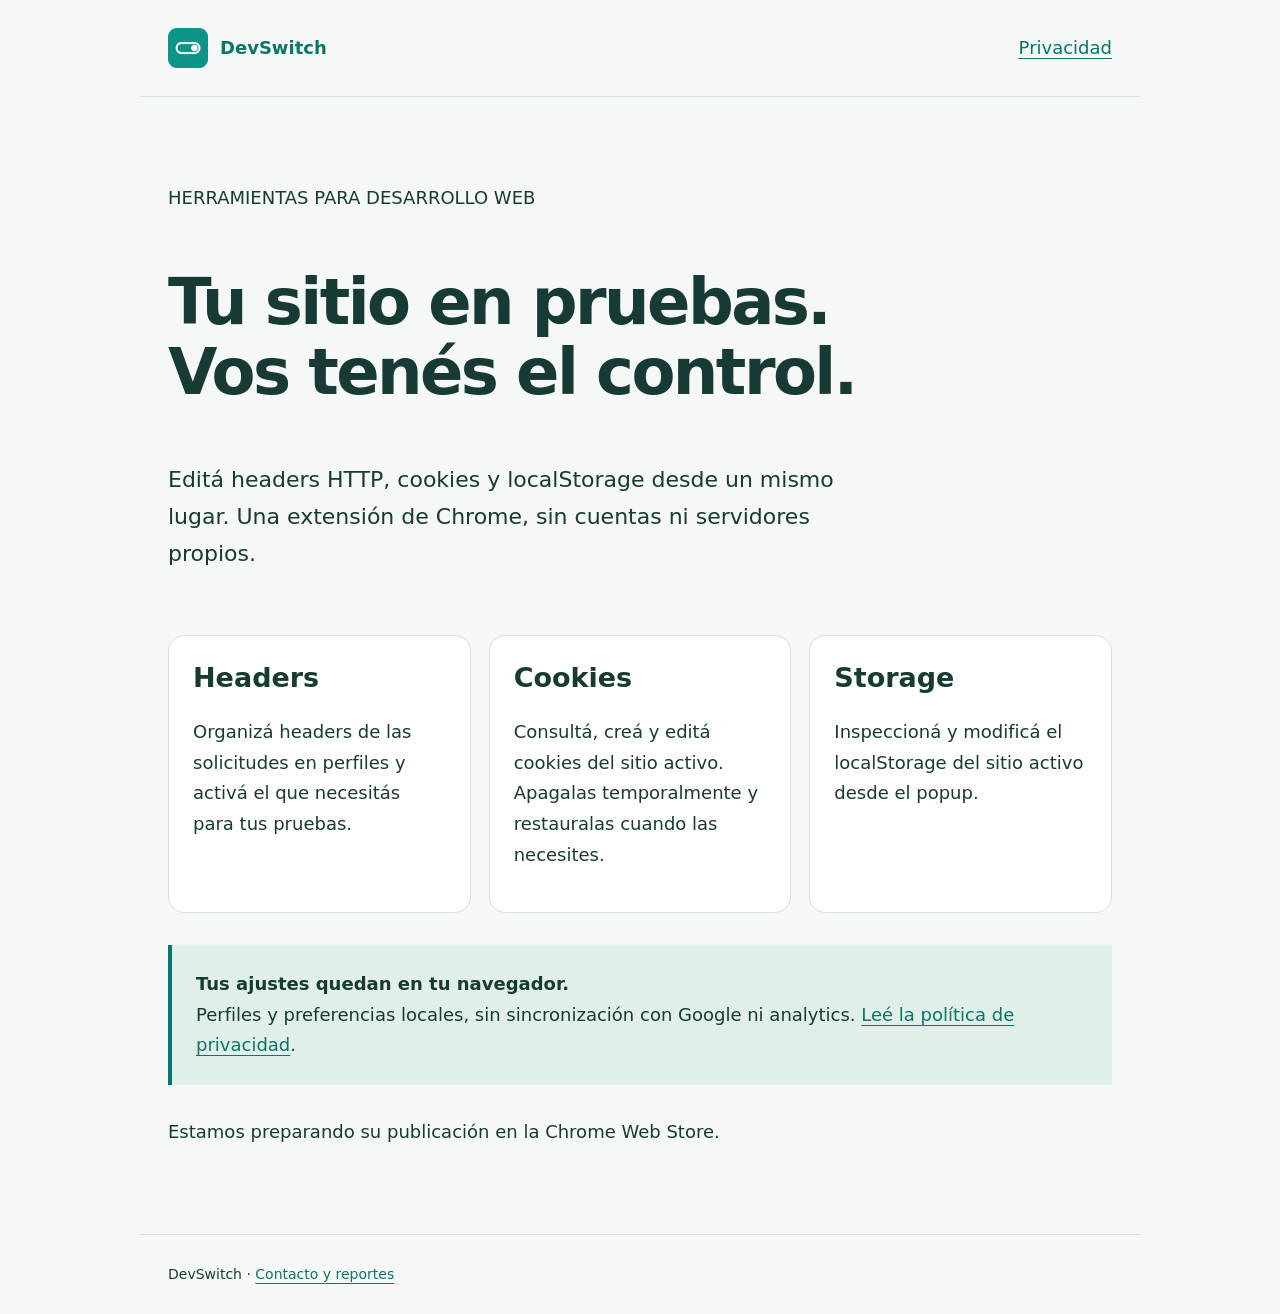
==== index.html @ 2a120cfd "Publica presentación y privacidad de DevSwitch" ====
<!doctype html><html lang="es"><head><meta charset="utf-8"><meta name="viewport" content="width=device-width, initial-scale=1"><title>Herramientas para tu navegador — DevSwitch</title><meta name="description" content="Headers HTTP, cookies y localStorage en una extensión de Chrome. Funciones y privacidad de DevSwitch."><link rel="icon" href="./icon.png"><link rel="stylesheet" href="./style.css"></head><body><header><a class="brand" href="./"><img src="./icon.png" alt="">DevSwitch</a><a href="./privacy/">Privacidad</a></header><main class="home"><section class="hero"><p>HERRAMIENTAS PARA DESARROLLO WEB</p><h1>Tu sitio en pruebas.<br>Vos tenés el control.</h1><p class="intro">Editá headers HTTP, cookies y localStorage desde un mismo lugar. Una extensión de Chrome, sin cuentas ni servidores propios.</p></section><section class="cards" aria-label="Funciones"><article class="card"><h2>Headers</h2><p>Organizá headers de las solicitudes en perfiles y activá el que necesitás para tus pruebas.</p></article><article class="card"><h2>Cookies</h2><p>Consultá, creá y editá cookies del sitio activo. Apagalas temporalmente y restauralas cuando las necesites.</p></article><article class="card"><h2>Storage</h2><p>Inspeccioná y modificá el localStorage del sitio activo desde el popup.</p></article></section><aside class="note"><strong>Tus ajustes quedan en tu navegador.</strong><br>Perfiles y preferencias locales, sin sincronización con Google ni analytics. <a href="./privacy/">Leé la política de privacidad</a>.</aside><p>Estamos preparando su publicación en la Chrome Web Store.</p></main><footer>DevSwitch · <a href="https://github.com/jorgebarcos/devswitch-site/issues">Contacto y reportes</a></footer></body></html>
---- style.css ----
*{box-sizing:border-box}body{margin:0;background:#f5f8f6;color:#173b34;font:18px/1.7 system-ui,sans-serif}header,main,footer{max-width:1000px;margin:auto;padding:28px}header{border-bottom:1px solid #d4e2db;display:flex;justify-content:space-between;align-items:center}a{color:#087669;text-underline-offset:4px}.brand{display:flex;align-items:center;gap:12px;text-decoration:none;font-weight:750}.brand img{width:40px;height:40px}h1{font-size:clamp(36px,6vw,64px);line-height:1.1;letter-spacing:-.04em}h2{line-height:1.3}.hero{padding:40px 0}.intro{max-width:690px;font-size:22px}.cards{display:grid;grid-template-columns:repeat(3,1fr);gap:18px}.card{background:white;padding:24px;border:1px solid #d4e2db;border-radius:16px}.card h2{margin-top:0}.note{background:#e0f0e9;border-left:4px solid #087669;padding:24px;margin:32px 0}.policy{max-width:800px}.policy h1{font-size:42px}.policy h2{margin-top:36px}footer{border-top:1px solid #d4e2db;font-size:14px;margin-top:40px}table{width:100%;border-collapse:collapse;font-size:14px}td,th{padding:10px;border-bottom:1px solid #d4e2db;text-align:left;overflow-wrap:anywhere}code{font-size:.85em;overflow-wrap:anywhere}a:focus-visible{outline:3px solid #087669;outline-offset:4px}@media(max-width:650px){.cards{grid-template-columns:1fr}header,main,footer{padding:20px}}
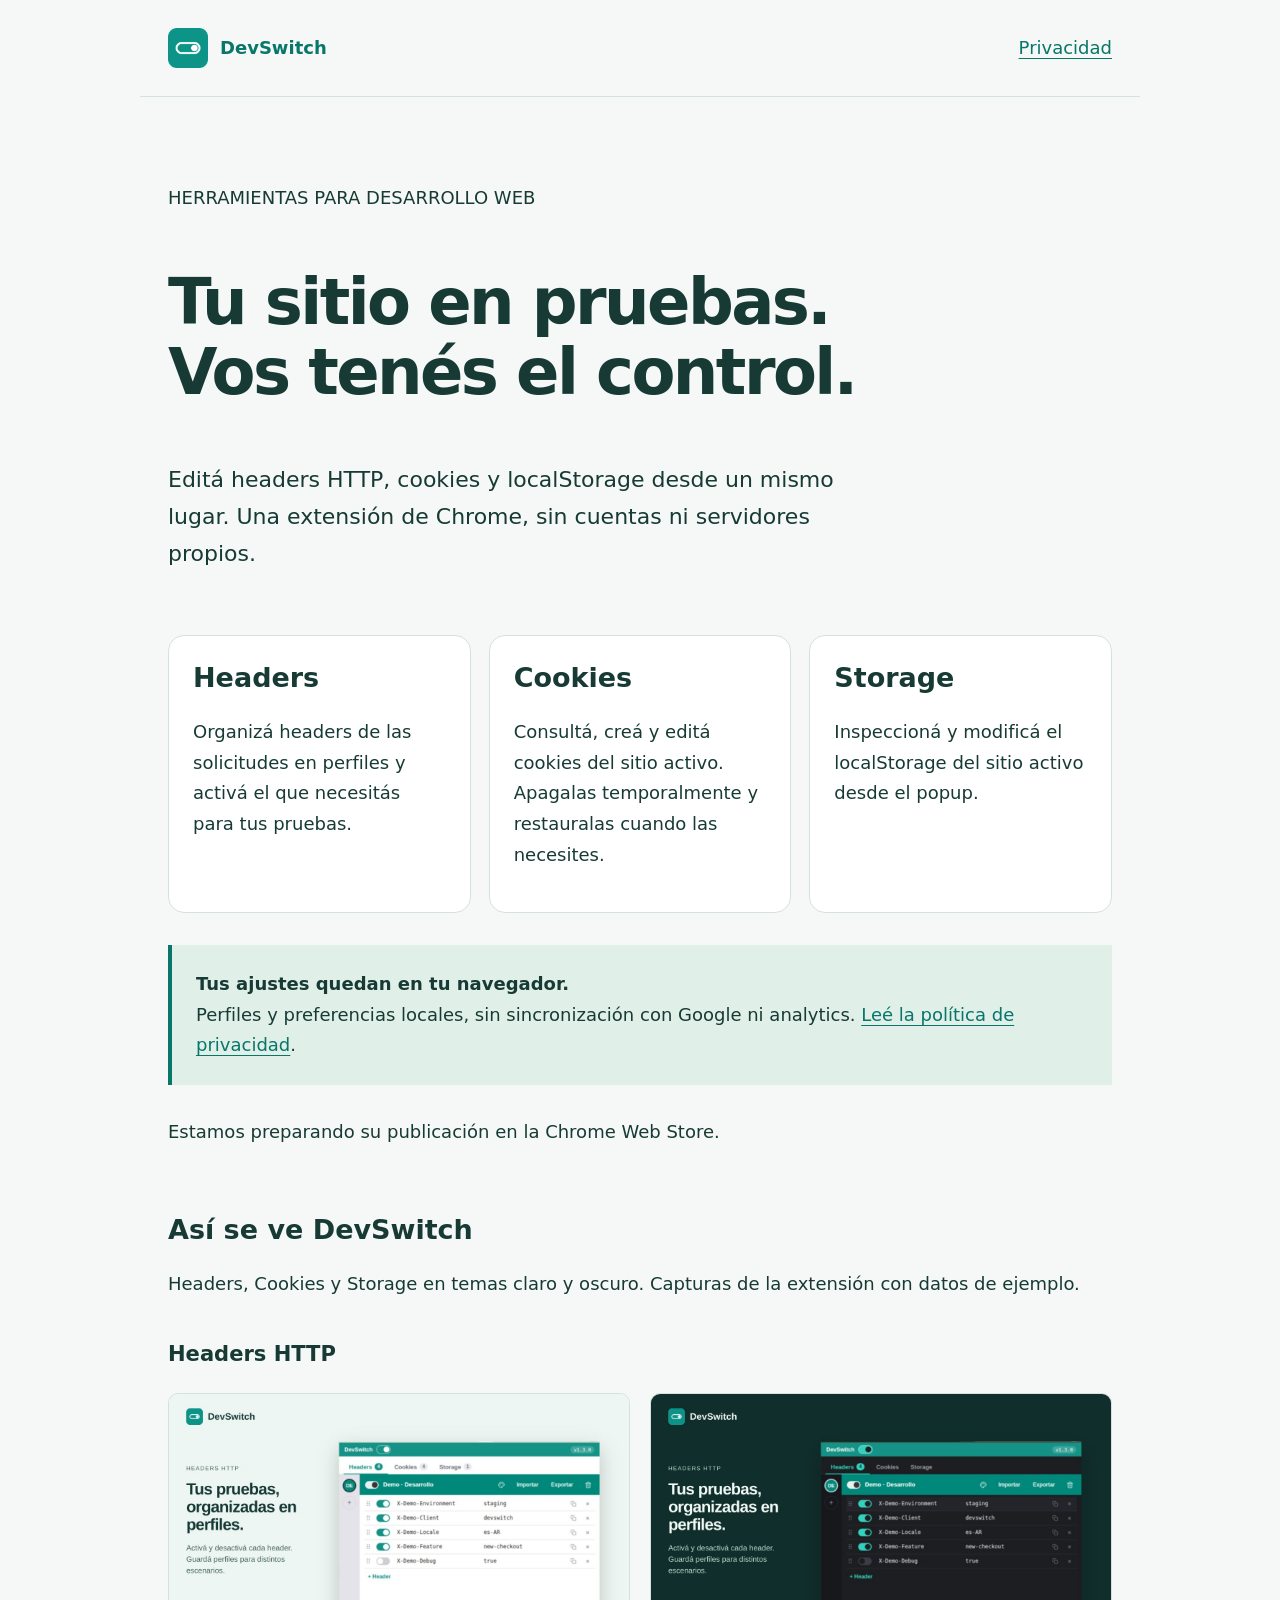
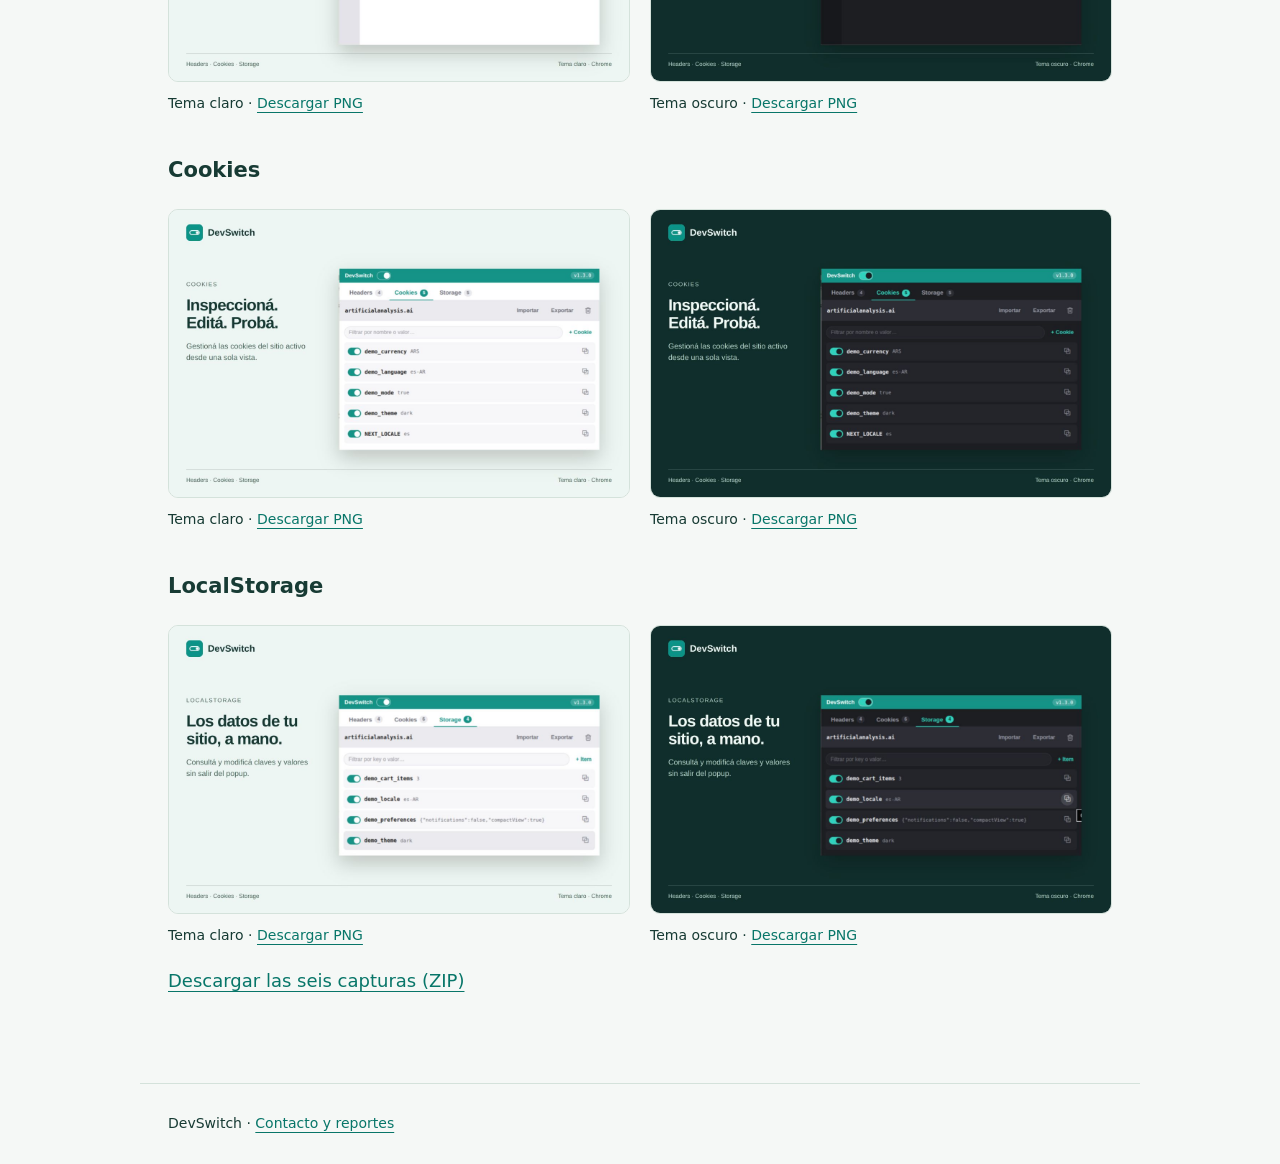
==== commit 474cc5eb: "Agrega galería y seis capturas para Chrome Web Store" ====
--- a/index.html
+++ b/index.html
@@ -1 +1 @@
-<!doctype html><html lang="es"><head><meta charset="utf-8"><meta name="viewport" content="width=device-width, initial-scale=1"><title>Herramientas para tu navegador — DevSwitch</title><meta name="description" content="Headers HTTP, cookies y localStorage en una extensión de Chrome. Funciones y privacidad de DevSwitch."><link rel="icon" href="./icon.png"><link rel="stylesheet" href="./style.css"></head><body><header><a class="brand" href="./"><img src="./icon.png" alt="">DevSwitch</a><a href="./privacy/">Privacidad</a></header><main class="home"><section class="hero"><p>HERRAMIENTAS PARA DESARROLLO WEB</p><h1>Tu sitio en pruebas.<br>Vos tenés el control.</h1><p class="intro">Editá headers HTTP, cookies y localStorage desde un mismo lugar. Una extensión de Chrome, sin cuentas ni servidores propios.</p></section><section class="cards" aria-label="Funciones"><article class="card"><h2>Headers</h2><p>Organizá headers de las solicitudes en perfiles y activá el que necesitás para tus pruebas.</p></article><article class="card"><h2>Cookies</h2><p>Consultá, creá y editá cookies del sitio activo. Apagalas temporalmente y restauralas cuando las necesites.</p></article><article class="card"><h2>Storage</h2><p>Inspeccioná y modificá el localStorage del sitio activo desde el popup.</p></article></section><aside class="note"><strong>Tus ajustes quedan en tu navegador.</strong><br>Perfiles y preferencias locales, sin sincronización con Google ni analytics. <a href="./privacy/">Leé la política de privacidad</a>.</aside><p>Estamos preparando su publicación en la Chrome Web Store.</p></main><footer>DevSwitch · <a href="https://github.com/jorgebarcos/devswitch-site/issues">Contacto y reportes</a></footer></body></html>+<!doctype html><html lang="es"><head><meta charset="utf-8"><meta name="viewport" content="width=device-width, initial-scale=1"><title>Herramientas para tu navegador — DevSwitch</title><meta name="description" content="Headers HTTP, cookies y localStorage en una extensión de Chrome. Funciones y privacidad de DevSwitch."><link rel="icon" href="./icon.png"><link rel="stylesheet" href="./style.css"></head><body><header><a class="brand" href="./"><img src="./icon.png" alt="">DevSwitch</a><a href="./privacy/">Privacidad</a></header><main class="home"><section class="hero"><p>HERRAMIENTAS PARA DESARROLLO WEB</p><h1>Tu sitio en pruebas.<br>Vos tenés el control.</h1><p class="intro">Editá headers HTTP, cookies y localStorage desde un mismo lugar. Una extensión de Chrome, sin cuentas ni servidores propios.</p></section><section class="cards" aria-label="Funciones"><article class="card"><h2>Headers</h2><p>Organizá headers de las solicitudes en perfiles y activá el que necesitás para tus pruebas.</p></article><article class="card"><h2>Cookies</h2><p>Consultá, creá y editá cookies del sitio activo. Apagalas temporalmente y restauralas cuando las necesites.</p></article><article class="card"><h2>Storage</h2><p>Inspeccioná y modificá el localStorage del sitio activo desde el popup.</p></article></section><aside class="note"><strong>Tus ajustes quedan en tu navegador.</strong><br>Perfiles y preferencias locales, sin sincronización con Google ni analytics. <a href="./privacy/">Leé la política de privacidad</a>.</aside><p>Estamos preparando su publicación en la Chrome Web Store.</p><section id="capturas" class="gallery"><h2>Así se ve DevSwitch</h2><p>Headers, Cookies y Storage en temas claro y oscuro. Capturas de la extensión con datos de ejemplo.</p><h3>Headers HTTP</h3><div class="gallery-pair"><figure><a href="./screenshots/store/headers-light.png" target="_blank" rel="noopener"><img src="./screenshots/store/headers-light.png" width="1280" height="800" loading="lazy" alt="DevSwitch: Headers HTTP, tema claro"></a><figcaption>Tema claro · <a href="./screenshots/store/headers-light.png" download>Descargar PNG</a></figcaption></figure><figure><a href="./screenshots/store/headers-dark.png" target="_blank" rel="noopener"><img src="./screenshots/store/headers-dark.png" width="1280" height="800" loading="lazy" alt="DevSwitch: Headers HTTP, tema oscuro"></a><figcaption>Tema oscuro · <a href="./screenshots/store/headers-dark.png" download>Descargar PNG</a></figcaption></figure></div><h3>Cookies</h3><div class="gallery-pair"><figure><a href="./screenshots/store/cookies-light.png" target="_blank" rel="noopener"><img src="./screenshots/store/cookies-light.png" width="1280" height="800" loading="lazy" alt="DevSwitch: Cookies, tema claro"></a><figcaption>Tema claro · <a href="./screenshots/store/cookies-light.png" download>Descargar PNG</a></figcaption></figure><figure><a href="./screenshots/store/cookies-dark.png" target="_blank" rel="noopener"><img src="./screenshots/store/cookies-dark.png" width="1280" height="800" loading="lazy" alt="DevSwitch: Cookies, tema oscuro"></a><figcaption>Tema oscuro · <a href="./screenshots/store/cookies-dark.png" download>Descargar PNG</a></figcaption></figure></div><h3>LocalStorage</h3><div class="gallery-pair"><figure><a href="./screenshots/store/storage-light.png" target="_blank" rel="noopener"><img src="./screenshots/store/storage-light.png" width="1280" height="800" loading="lazy" alt="DevSwitch: LocalStorage, tema claro"></a><figcaption>Tema claro · <a href="./screenshots/store/storage-light.png" download>Descargar PNG</a></figcaption></figure><figure><a href="./screenshots/store/storage-dark.png" target="_blank" rel="noopener"><img src="./screenshots/store/storage-dark.png" width="1280" height="800" loading="lazy" alt="DevSwitch: LocalStorage, tema oscuro"></a><figcaption>Tema oscuro · <a href="./screenshots/store/storage-dark.png" download>Descargar PNG</a></figcaption></figure></div><p><a href="./screenshots/devswitch-capturas-1280x800.zip" download>Descargar las seis capturas (ZIP)</a></p></section></main><footer>DevSwitch · <a href="https://github.com/jorgebarcos/devswitch-site/issues">Contacto y reportes</a></footer></body></html>
--- a/style.css
+++ b/style.css
@@ -1 +1,2 @@
-*{box-sizing:border-box}body{margin:0;background:#f5f8f6;color:#173b34;font:18px/1.7 system-ui,sans-serif}header,main,footer{max-width:1000px;margin:auto;padding:28px}header{border-bottom:1px solid #d4e2db;display:flex;justify-content:space-between;align-items:center}a{color:#087669;text-underline-offset:4px}.brand{display:flex;align-items:center;gap:12px;text-decoration:none;font-weight:750}.brand img{width:40px;height:40px}h1{font-size:clamp(36px,6vw,64px);line-height:1.1;letter-spacing:-.04em}h2{line-height:1.3}.hero{padding:40px 0}.intro{max-width:690px;font-size:22px}.cards{display:grid;grid-template-columns:repeat(3,1fr);gap:18px}.card{background:white;padding:24px;border:1px solid #d4e2db;border-radius:16px}.card h2{margin-top:0}.note{background:#e0f0e9;border-left:4px solid #087669;padding:24px;margin:32px 0}.policy{max-width:800px}.policy h1{font-size:42px}.policy h2{margin-top:36px}footer{border-top:1px solid #d4e2db;font-size:14px;margin-top:40px}table{width:100%;border-collapse:collapse;font-size:14px}td,th{padding:10px;border-bottom:1px solid #d4e2db;text-align:left;overflow-wrap:anywhere}code{font-size:.85em;overflow-wrap:anywhere}a:focus-visible{outline:3px solid #087669;outline-offset:4px}@media(max-width:650px){.cards{grid-template-columns:1fr}header,main,footer{padding:20px}}+*{box-sizing:border-box}body{margin:0;background:#f5f8f6;color:#173b34;font:18px/1.7 system-ui,sans-serif}header,main,footer{max-width:1000px;margin:auto;padding:28px}header{border-bottom:1px solid #d4e2db;display:flex;justify-content:space-between;align-items:center}a{color:#087669;text-underline-offset:4px}.brand{display:flex;align-items:center;gap:12px;text-decoration:none;font-weight:750}.brand img{width:40px;height:40px}h1{font-size:clamp(36px,6vw,64px);line-height:1.1;letter-spacing:-.04em}h2{line-height:1.3}.hero{padding:40px 0}.intro{max-width:690px;font-size:22px}.cards{display:grid;grid-template-columns:repeat(3,1fr);gap:18px}.card{background:white;padding:24px;border:1px solid #d4e2db;border-radius:16px}.card h2{margin-top:0}.note{background:#e0f0e9;border-left:4px solid #087669;padding:24px;margin:32px 0}.policy{max-width:800px}.policy h1{font-size:42px}.policy h2{margin-top:36px}footer{border-top:1px solid #d4e2db;font-size:14px;margin-top:40px}table{width:100%;border-collapse:collapse;font-size:14px}td,th{padding:10px;border-bottom:1px solid #d4e2db;text-align:left;overflow-wrap:anywhere}code{font-size:.85em;overflow-wrap:anywhere}a:focus-visible{outline:3px solid #087669;outline-offset:4px}@media(max-width:650px){.cards{grid-template-columns:1fr}header,main,footer{padding:20px}}
+.gallery{margin-top:64px}.gallery h3{margin-top:36px}.gallery-pair{display:grid;grid-template-columns:1fr 1fr;gap:20px}.gallery figure{margin:0}.gallery img{display:block;width:100%;height:auto;border-radius:10px;border:1px solid #d4e2db}.gallery figcaption{font-size:14px;margin-top:10px}@media(max-width:700px){.gallery-pair{grid-template-columns:1fr}}
